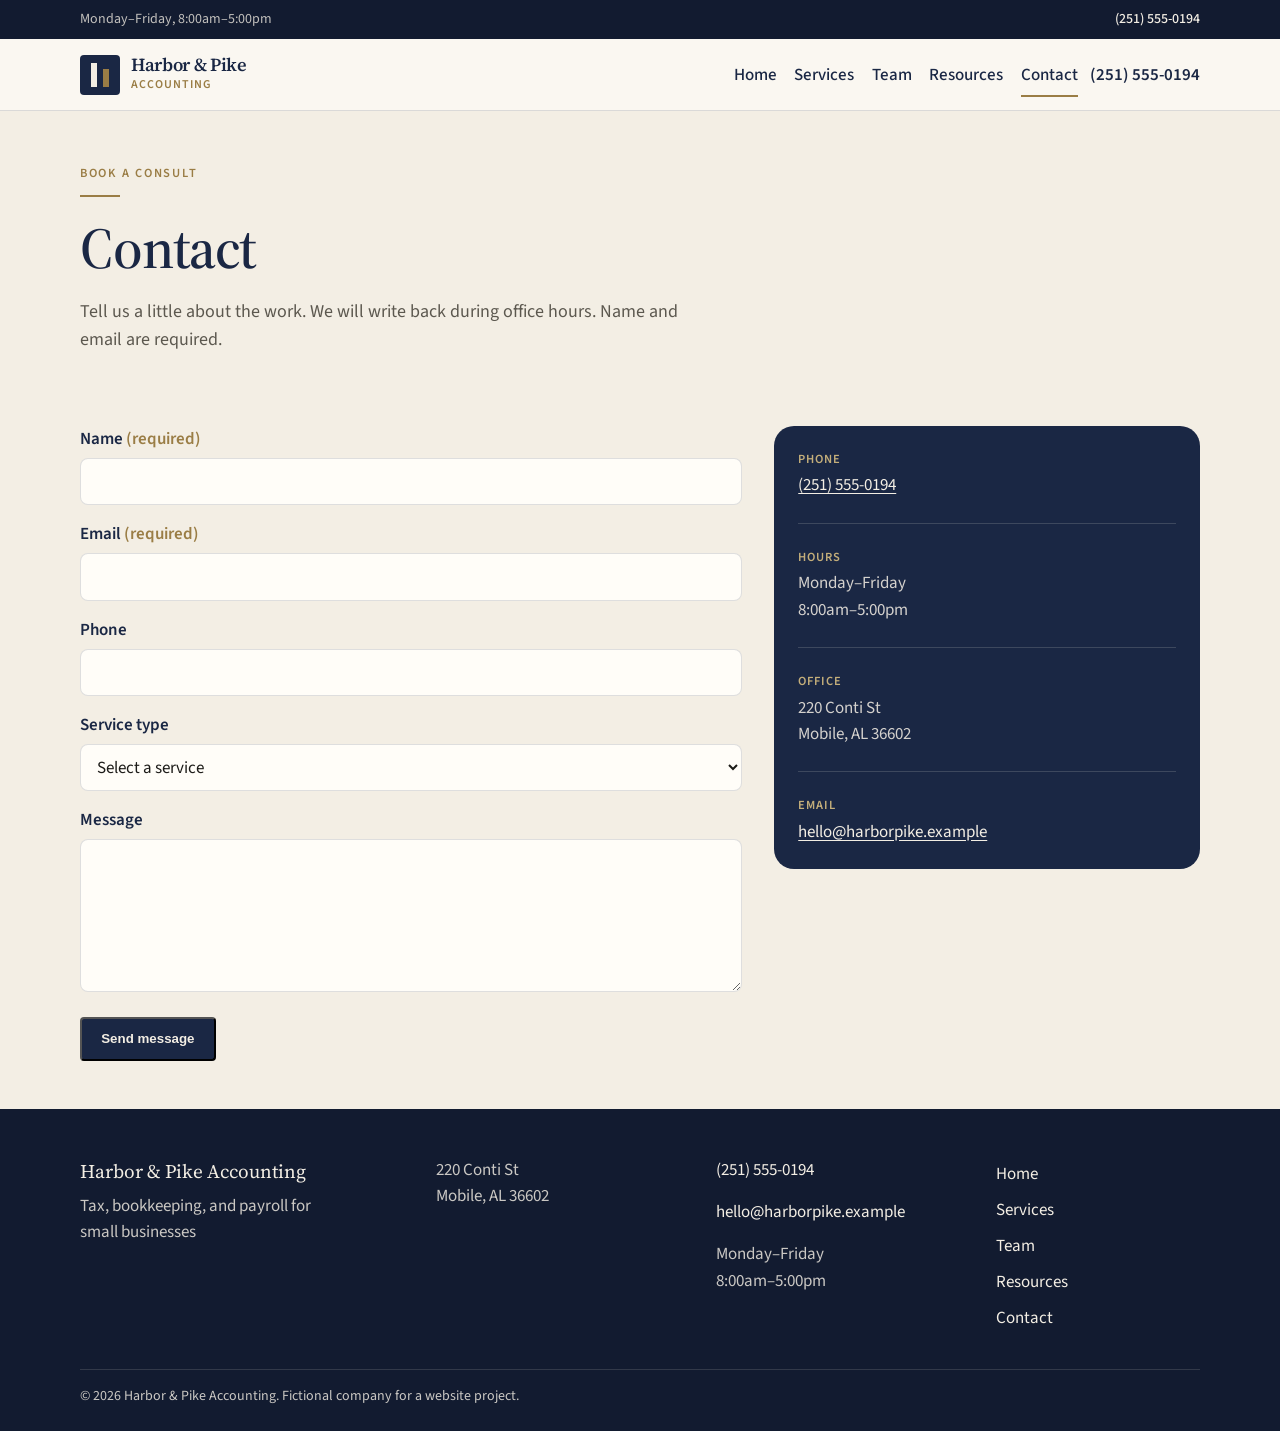
==== contact.html @ 7c233054 "Add Harbor & Pike Accounting static site" ====
<!DOCTYPE html>
<html lang="en">
<head>
  <meta charset="utf-8">
  <meta name="viewport" content="width=device-width, initial-scale=1">
  <title>Contact | Harbor & Pike Accounting</title>
  <meta name="description" content="Book a consult with Harbor & Pike Accounting. 220 Conti St, Mobile, AL. (251) 555-0194. Monday–Friday, 8:00am–5:00pm.">
  <link rel="icon" href="favicon.svg" type="image/svg+xml">
  <link rel="preconnect" href="https://fonts.googleapis.com">
  <link rel="preconnect" href="https://fonts.gstatic.com" crossorigin>
  <link href="https://fonts.googleapis.com/css2?family=Source+Sans+3:ital,wght@0,400;0,500;0,600;1,400&family=Source+Serif+4:opsz,wght@8..60,500;8..60,600&display=swap" rel="stylesheet">
  <link rel="stylesheet" href="css/styles.css">
</head>
<body>
  <a class="skip-link" href="#main">Skip to content</a>

  <div class="topbar">
    <div class="wrap">
      <span class="topbar-extra">Monday–Friday, 8:00am–5:00pm</span>
      <a href="tel:+12515550194">(251) 555-0194</a>
    </div>
  </div>

  <header class="site-header">
    <div class="wrap header-inner">
      <a class="logo" href="index.html">
        <svg class="logo-mark" viewBox="0 0 40 40" aria-hidden="true" focusable="false">
          <rect width="40" height="40" rx="4" fill="#1a2744"/>
          <rect x="11" y="8" width="6" height="24" fill="#f3eee4"/>
          <rect x="23" y="14" width="6" height="18" fill="#9a7d45"/>
        </svg>
        <span class="logo-text">
          <span class="logo-name">Harbor & Pike</span>
          <span class="logo-place">Accounting</span>
        </span>
      </a>
      <button class="menu-button" type="button" aria-expanded="false" aria-controls="site-nav">Menu</button>
      <nav id="site-nav" class="site-nav" aria-label="Primary">
        <ul>
          <li><a href="index.html">Home</a></li>
          <li><a href="services.html">Services</a></li>
          <li><a href="team.html">Team</a></li>
          <li><a href="resources.html">Resources</a></li>
          <li><a href="contact.html" class="is-current" aria-current="page">Contact</a></li>
        </ul>
      </nav>
      <a class="header-phone" href="tel:+12515550194">(251) 555-0194</a>
    </div>
  </header>

  <main id="main">
    <section class="page-hero">
      <div class="wrap">
        <p class="kicker">Book a consult</p>
        <h1>Contact</h1>
        <p class="lede">Tell us a little about the work. We will write back during office hours. Name and email are required.</p>
      </div>
    </section>

    <section class="section">
      <div class="wrap contact-layout">
        <div>
          <form id="contact-form" action="#" method="post">
            <p class="form-error" id="form-error" role="alert" hidden></p>

            <div class="field">
              <label for="name">Name <span class="req">(required)</span></label>
              <input id="name" name="name" type="text" autocomplete="name">
            </div>

            <div class="field">
              <label for="email">Email <span class="req">(required)</span></label>
              <input id="email" name="email" type="email" autocomplete="email">
            </div>

            <div class="field">
              <label for="phone">Phone</label>
              <input id="phone" name="phone" type="tel" autocomplete="tel">
            </div>

            <div class="field">
              <label for="service-type">Service type</label>
              <select id="service-type" name="service-type">
                <option value="">Select a service</option>
                <option value="personal-tax">Personal tax</option>
                <option value="tax-planning">Tax planning</option>
                <option value="bookkeeping">Bookkeeping</option>
                <option value="payroll">Payroll</option>
                <option value="quarterly">Quarterly estimates</option>
                <option value="other">Something else</option>
              </select>
            </div>

            <div class="field">
              <label for="message">Message</label>
              <textarea id="message" name="message" rows="5"></textarea>
            </div>

            <button class="btn btn-primary" type="submit">Send message</button>
          </form>

          <div class="form-thanks" id="form-thanks" hidden>
            <h2>Thank you</h2>
            <p>We have your note. Someone from the office will write back during Monday–Friday hours, 8:00am–5:00pm. If it is urgent, call (251) 555-0194.</p>
          </div>
        </div>

        <aside class="contact-aside" aria-label="Office details">
          <div class="stack">
            <span class="contact-label">Phone</span>
            <p><a href="tel:+12515550194">(251) 555-0194</a></p>
          </div>
          <div class="stack">
            <span class="contact-label">Hours</span>
            <p>Monday–Friday<br>8:00am–5:00pm</p>
          </div>
          <div class="stack">
            <span class="contact-label">Office</span>
            <address>
              220 Conti St<br>
              Mobile, AL 36602
            </address>
          </div>
          <div class="stack">
            <span class="contact-label">Email</span>
            <p><a href="mailto:hello@harborpike.example">hello@harborpike.example</a></p>
          </div>
        </aside>
      </div>
    </section>
  </main>

  <footer class="site-footer">
    <div class="wrap footer-grid">
      <div>
        <p class="footer-name">Harbor & Pike Accounting</p>
        <p>Tax, bookkeeping, and payroll for small businesses</p>
      </div>
      <div>
        <address>
          220 Conti St<br>
          Mobile, AL 36602
        </address>
      </div>
      <div>
        <p><a href="tel:+12515550194">(251) 555-0194</a></p>
        <p><a href="mailto:hello@harborpike.example">hello@harborpike.example</a></p>
        <p>Monday–Friday<br>8:00am–5:00pm</p>
      </div>
      <div>
        <ul class="footer-nav">
          <li><a href="index.html">Home</a></li>
          <li><a href="services.html">Services</a></li>
          <li><a href="team.html">Team</a></li>
          <li><a href="resources.html">Resources</a></li>
          <li><a href="contact.html">Contact</a></li>
        </ul>
      </div>
    </div>
    <div class="wrap footer-copy">
      <p>© 2026 Harbor & Pike Accounting. Fictional company for a website project.</p>
    </div>
  </footer>

  <script src="js/main.js"></script>
</body>
</html>
---- css/styles.css ----
/* Harbor & Pike Accounting
   One stylesheet for every page.
   Palette: navy, cream, one muted gold.
   Mobile first: the phone layout is the default. Wider rules come later. */

:root {
  --navy: #1a2744;
  --navy-deep: #121b30;
  --cream: #f3eee4;
  --cream-dark: #e6dccb;
  --paper: #faf7f1;
  --ink: #1c1b18;
  --muted: #5c584f;
  --gold: #9a7d45;
  --gold-soft: #c4ae7a;
  --line: rgba(26, 39, 68, 0.14);
  --white: #fffdf8;

  --font-display: "Source Serif 4", "Times New Roman", Georgia, serif;
  --font-body: "Source Sans 3", "Segoe UI", sans-serif;

  --space-1: 0.25rem;
  --space-2: 0.5rem;
  --space-3: 0.75rem;
  --space-4: 1rem;
  --space-5: 1.5rem;
  --space-6: 2rem;
  --space-7: 3rem;
  --space-8: 4.5rem;

  --radius-sm: 4px;
  --radius-md: 8px;
  --radius-lg: 20px;

  --wrap: 70rem;

  --shadow:
    0 0 0 1px rgba(26, 39, 68, 0.06),
    0 1px 2px rgba(26, 39, 68, 0.05),
    0 10px 28px rgba(26, 39, 68, 0.06);
  --shadow-hover:
    0 0 0 1px rgba(26, 39, 68, 0.1),
    0 2px 4px rgba(26, 39, 68, 0.06),
    0 14px 32px rgba(26, 39, 68, 0.08);

  --motion-fast: 150ms;
  --motion-med: 250ms;
  --ease: cubic-bezier(0.22, 1, 0.36, 1);
}

/* ---------- Base ---------- */

*,
*::before,
*::after {
  box-sizing: border-box;
}

html {
  -webkit-text-size-adjust: 100%;
  scroll-behavior: smooth;
  -webkit-font-smoothing: antialiased;
  -moz-osx-font-smoothing: grayscale;
}

body {
  margin: 0;
  font-family: var(--font-body);
  font-size: 1.0625rem;
  line-height: 1.55;
  color: var(--ink);
  background: var(--cream);
}

img,
svg {
  display: block;
  max-width: 100%;
}

h1,
h2,
h3 {
  font-family: var(--font-display);
  font-weight: 550;
  line-height: 1.2;
  letter-spacing: -0.02em;
  text-wrap: balance;
  color: var(--navy);
}

h1 {
  font-size: clamp(2rem, 1.3rem + 3.2vw, 3.6rem);
  margin: 0 0 var(--space-4);
}

h2 {
  font-size: clamp(1.4rem, 1.15rem + 1.2vw, 1.85rem);
  margin: 0 0 var(--space-3);
}

h3 {
  font-size: 1.15rem;
  margin: 0 0 var(--space-2);
}

p {
  margin: 0 0 var(--space-4);
  text-wrap: pretty;
}

p:last-child {
  margin-bottom: 0;
}

a {
  color: var(--navy);
  text-underline-offset: 0.18em;
}

a:hover {
  color: var(--gold);
}

:focus-visible {
  outline: 2px solid var(--gold);
  outline-offset: 3px;
}

ul,
ol {
  margin: 0;
  padding: 0;
}

button,
[role="button"] {
  cursor: pointer;
}

.wrap {
  width: min(100% - 2rem, var(--wrap));
  margin-inline: auto;
}

.muted {
  color: var(--muted);
}

.visually-hidden {
  position: absolute;
  width: 1px;
  height: 1px;
  padding: 0;
  margin: -1px;
  overflow: hidden;
  clip: rect(0, 0, 0, 0);
  white-space: nowrap;
  border: 0;
}

.lede {
  font-size: 1.125rem;
  max-width: 38rem;
  color: var(--muted);
}

/* Skip link sits off-screen until a keyboard user tabs to it. */
.skip-link {
  position: absolute;
  left: 0.75rem;
  top: -3rem;
  z-index: 20;
  padding: 0.6rem 0.9rem;
  background: var(--navy);
  color: var(--cream);
  text-decoration: none;
}

.skip-link:focus {
  top: 0.75rem;
  color: var(--cream);
}

/* ---------- Top bar ---------- */

.topbar {
  background: var(--navy-deep);
  color: var(--cream);
  font-size: 0.875rem;
}

.topbar .wrap {
  display: flex;
  flex-wrap: wrap;
  gap: 0.35rem 1.25rem;
  justify-content: space-between;
  padding-block: 0.55rem;
}

.topbar a {
  color: var(--cream);
  text-decoration: none;
  font-weight: 500;
}

.topbar a:hover {
  color: var(--gold-soft);
}

.topbar-extra {
  color: rgba(243, 238, 228, 0.78);
}

/* ---------- Header / nav ---------- */

.site-header {
  background: var(--paper);
  border-bottom: 1px solid var(--line);
}

.header-inner {
  display: flex;
  flex-wrap: wrap;
  align-items: center;
  gap: var(--space-3);
  padding-block: 0.85rem;
}

.logo {
  display: flex;
  align-items: center;
  gap: 0.7rem;
  margin-right: auto;
  text-decoration: none;
  color: var(--navy);
  min-height: 44px;
}

.logo:hover {
  color: var(--navy);
}

.logo-mark {
  width: 40px;
  height: 40px;
  flex-shrink: 0;
}

.logo-text {
  display: flex;
  flex-direction: column;
  gap: 0.1rem;
}

.logo-name {
  font-family: var(--font-display);
  font-size: 1.15rem;
  font-weight: 600;
  letter-spacing: -0.02em;
  line-height: 1.1;
}

.logo-place {
  font-size: 0.75rem;
  letter-spacing: 0.08em;
  text-transform: uppercase;
  color: var(--gold);
  font-weight: 600;
}

.menu-button {
  min-height: 44px;
  min-width: 44px;
  padding: 0.5rem 0.9rem;
  border: 1px solid var(--line);
  border-radius: var(--radius-sm);
  background: var(--white);
  color: var(--navy);
  font: inherit;
  font-size: 0.9rem;
  font-weight: 600;
}

.menu-button:hover {
  border-color: var(--navy);
}

.site-nav {
  display: none;
  flex-basis: 100%;
}

.site-nav.is-open {
  display: block;
}

.site-nav ul {
  list-style: none;
  display: flex;
  flex-direction: column;
}

.site-nav a {
  display: flex;
  align-items: center;
  min-height: 44px;
  padding: 0.35rem 0;
  text-decoration: none;
  font-weight: 500;
  color: var(--navy);
  border-bottom: 1px solid var(--line);
}

.site-nav a:hover,
.site-nav a.is-current {
  color: var(--navy);
}

.site-nav a.is-current {
  box-shadow: inset 0 -2px 0 var(--gold);
}

.header-phone {
  display: none;
}

/* ---------- Buttons ---------- */

.btn-row {
  display: flex;
  flex-wrap: wrap;
  gap: 0.75rem;
  margin-top: var(--space-5);
}

.btn {
  display: inline-flex;
  align-items: center;
  justify-content: center;
  min-height: 44px;
  padding: 0.7rem 1.2rem;
  border-radius: var(--radius-sm);
  font-weight: 600;
  text-decoration: none;
  transition:
    background-color var(--motion-fast) var(--ease),
    color var(--motion-fast) var(--ease),
    box-shadow var(--motion-fast) var(--ease),
    transform var(--motion-fast) var(--ease);
}

.btn:active {
  transform: scale(0.96);
}

.btn-primary {
  background: var(--navy);
  color: var(--cream);
  box-shadow: none;
}

.btn-primary:hover {
  background: var(--navy-deep);
  color: var(--cream);
}

.btn-ghost {
  background: transparent;
  color: var(--navy);
  box-shadow: inset 0 0 0 1px var(--navy);
}

.btn-ghost:hover {
  background: var(--navy);
  color: var(--cream);
}

/* ---------- Hero ---------- */

.hero {
  padding: var(--space-7) 0 var(--space-8);
  border-bottom: 1px solid var(--line);
  background:
    linear-gradient(180deg, var(--paper) 0%, var(--cream) 100%);
}

.kicker {
  display: inline-block;
  margin-bottom: var(--space-4);
  font-size: 0.78rem;
  font-weight: 600;
  letter-spacing: 0.14em;
  text-transform: uppercase;
  color: var(--gold);
}

.kicker::after {
  content: "";
  display: block;
  width: 2.5rem;
  height: 2px;
  margin-top: 0.7rem;
  background: var(--gold);
}

/* ---------- Sections ---------- */

.section {
  padding: var(--space-7) 0;
}

.section-alt {
  background: var(--paper);
  border-block: 1px solid var(--line);
}

.section-head {
  max-width: 38rem;
  margin-bottom: var(--space-6);
}

.page-hero {
  padding-top: var(--space-7);
  padding-bottom: var(--space-5);
}

/* ---------- Trust points ---------- */

.points {
  list-style: none;
  display: grid;
  gap: var(--space-5);
}

.point {
  padding: var(--space-5);
  background: var(--paper);
  border-radius: var(--radius-lg);
  box-shadow: var(--shadow);
}

.point-num {
  display: block;
  margin-bottom: var(--space-3);
  font-family: var(--font-display);
  font-size: 1.25rem;
  color: var(--gold);
  letter-spacing: 0.04em;
}

.point h2,
.point h3 {
  margin-bottom: var(--space-2);
}

.point p {
  color: var(--muted);
}

/* ---------- Cards ---------- */

.card-grid {
  display: grid;
  gap: var(--space-5);
}

.card {
  display: flex;
  flex-direction: column;
  gap: var(--space-3);
  padding: var(--space-5);
  background: var(--paper);
  border-radius: var(--radius-lg);
  box-shadow: var(--shadow);
  transition: box-shadow var(--motion-fast) var(--ease);
}

.card:hover {
  box-shadow: var(--shadow-hover);
}

.card h2,
.card h3 {
  margin: 0;
}

.card p {
  color: var(--muted);
  flex: 1;
}

.card a {
  font-weight: 600;
  text-decoration: none;
  color: var(--navy);
}

.card a:hover {
  color: var(--gold);
}

.card-kicker {
  font-size: 0.75rem;
  font-weight: 600;
  letter-spacing: 0.1em;
  text-transform: uppercase;
  color: var(--gold);
}

/* ---------- Service tabs ---------- */

.tabs {
  background: var(--paper);
  border-radius: var(--radius-lg);
  box-shadow: var(--shadow);
  padding: var(--space-4);
}

.tab-list {
  display: flex;
  gap: 0.25rem;
  padding: 0.25rem;
  margin-bottom: var(--space-5);
  background: var(--cream);
  border-radius: 12px;
}

.tab {
  flex: 1;
  min-height: 44px;
  padding: 0.6rem 0.75rem;
  border: 0;
  border-radius: var(--radius-md);
  background: transparent;
  color: var(--muted);
  font: inherit;
  font-weight: 600;
  transition:
    background-color var(--motion-med) var(--ease),
    color var(--motion-med) var(--ease);
}

.tab[aria-selected="true"] {
  background: var(--navy);
  color: var(--cream);
}

.tab-panel {
  padding: 0.25rem 0.5rem 0.5rem;
}

.tab-panel[hidden] {
  display: none;
}

.service-block + .service-block {
  margin-top: var(--space-6);
  padding-top: var(--space-6);
  border-top: 1px solid var(--line);
}

.service-block p {
  color: var(--muted);
  max-width: 40rem;
}

/* ---------- Team ---------- */

.team-grid {
  display: grid;
  gap: var(--space-5);
  list-style: none;
}

.person {
  padding: var(--space-5);
  background: var(--paper);
  border-radius: var(--radius-lg);
  box-shadow: var(--shadow);
}

.person-mark {
  display: flex;
  align-items: center;
  justify-content: center;
  width: 3.5rem;
  height: 3.5rem;
  margin-bottom: var(--space-4);
  border-radius: 999px;
  background: var(--navy);
  color: var(--cream);
  font-family: var(--font-display);
  font-size: 1.1rem;
  letter-spacing: 0.04em;
  box-shadow: 0 0 0 3px var(--cream), 0 0 0 4px var(--gold);
}

.person-role {
  margin: 0 0 var(--space-3);
  font-size: 0.8rem;
  font-weight: 600;
  letter-spacing: 0.08em;
  text-transform: uppercase;
  color: var(--gold);
}

.person p {
  color: var(--muted);
}

/* ---------- Contact ---------- */

.contact-layout {
  display: grid;
  gap: var(--space-6);
}

.contact-aside {
  padding: var(--space-5);
  background: var(--navy);
  color: var(--cream);
  border-radius: var(--radius-lg);
}

.contact-aside h2 {
  color: var(--cream);
}

.contact-aside a {
  color: var(--cream);
}

.contact-aside a:hover {
  color: var(--gold-soft);
}

.contact-aside p,
.contact-aside address {
  font-style: normal;
  color: rgba(243, 238, 228, 0.86);
}

.contact-label {
  display: block;
  margin-bottom: 0.2rem;
  font-size: 0.78rem;
  font-weight: 600;
  letter-spacing: 0.08em;
  text-transform: uppercase;
  color: var(--gold-soft);
}

.contact-aside .stack + .stack {
  margin-top: var(--space-5);
  padding-top: var(--space-5);
  border-top: 1px solid rgba(243, 238, 228, 0.16);
}

/* ---------- Form ---------- */

.field {
  margin-bottom: var(--space-4);
}

.field label {
  display: block;
  margin-bottom: 0.35rem;
  font-weight: 600;
  color: var(--navy);
}

.req {
  color: var(--gold);
}

.field input,
.field select,
.field textarea {
  width: 100%;
  min-height: 44px;
  padding: 0.6rem 0.75rem;
  border: 1px solid var(--line);
  border-radius: var(--radius-md);
  background: var(--white);
  color: var(--ink);
  font: inherit;
}

.field textarea {
  min-height: 8.5rem;
  resize: vertical;
}

.field input:focus,
.field select:focus,
.field textarea:focus {
  outline: 2px solid var(--gold);
  outline-offset: 1px;
  border-color: var(--navy);
}

.form-error {
  margin-bottom: var(--space-4);
  padding: 0.75rem 0.9rem;
  border-radius: var(--radius-md);
  background: #f6eae6;
  color: #6b2a1f;
  font-weight: 500;
}

.form-thanks {
  padding: var(--space-6);
  background: var(--paper);
  border-radius: var(--radius-lg);
  box-shadow: var(--shadow);
}

.form-thanks h2 {
  margin-top: 0;
}

/* ---------- Footer ---------- */

.site-footer {
  background: var(--navy-deep);
  color: rgba(243, 238, 228, 0.82);
  margin-top: auto;
  padding: var(--space-7) 0 var(--space-5);
}

.footer-name {
  font-family: var(--font-display);
  font-size: 1.2rem;
  color: var(--cream);
  margin-bottom: 0.4rem;
}

.site-footer a {
  color: var(--cream);
  text-decoration: none;
}

.site-footer a:hover {
  color: var(--gold-soft);
}

.footer-grid {
  display: grid;
  gap: var(--space-5);
}

.footer-nav {
  list-style: none;
}

.footer-nav a {
  display: inline-flex;
  align-items: center;
  min-height: 36px;
}

.footer-copy {
  margin-top: var(--space-6);
  padding-top: var(--space-4);
  border-top: 1px solid rgba(243, 238, 228, 0.14);
  font-size: 0.875rem;
}

address {
  font-style: normal;
}

/* Page shell: footer stays at the bottom on short pages. */
body {
  min-height: 100vh;
  display: flex;
  flex-direction: column;
}

main {
  flex: 1;
}

/* ---------- Wider screens ---------- */

@media (min-width: 720px) {
  .menu-button {
    display: none;
  }

  .site-nav {
    display: block;
    flex-basis: auto;
  }

  .site-nav ul {
    flex-direction: row;
    gap: 0.25rem 1.1rem;
  }

  .site-nav a {
    border-bottom: 0;
    padding: 0.2rem 0;
  }

  .header-phone {
    display: inline-flex;
    align-items: center;
    min-height: 44px;
    font-weight: 600;
    text-decoration: none;
    color: var(--navy);
  }

  .points {
    grid-template-columns: repeat(3, 1fr);
    gap: var(--space-5);
  }

  .card-grid {
    grid-template-columns: repeat(3, 1fr);
  }

  .team-grid {
    grid-template-columns: repeat(3, 1fr);
  }

  .contact-layout {
    grid-template-columns: 1.4fr 0.9fr;
    align-items: start;
  }

  .footer-grid {
    grid-template-columns: 1.3fr 1fr 1fr 0.8fr;
  }

  .tabs {
    padding: var(--space-6);
  }

  .hero {
    padding-top: var(--space-8);
  }
}

@media (min-width: 960px) {
  .wrap {
    width: min(100% - 3rem, var(--wrap));
  }
}

/* Reduced motion: keep state changes, drop the travel. */
@media (prefers-reduced-motion: reduce) {
  html {
    scroll-behavior: auto;
  }

  *,
  *::before,
  *::after {
    animation-duration: 0.01ms !important;
    animation-iteration-count: 1 !important;
    transition-duration: 0.01ms !important;
  }

  .btn:active {
    transform: none;
  }
}
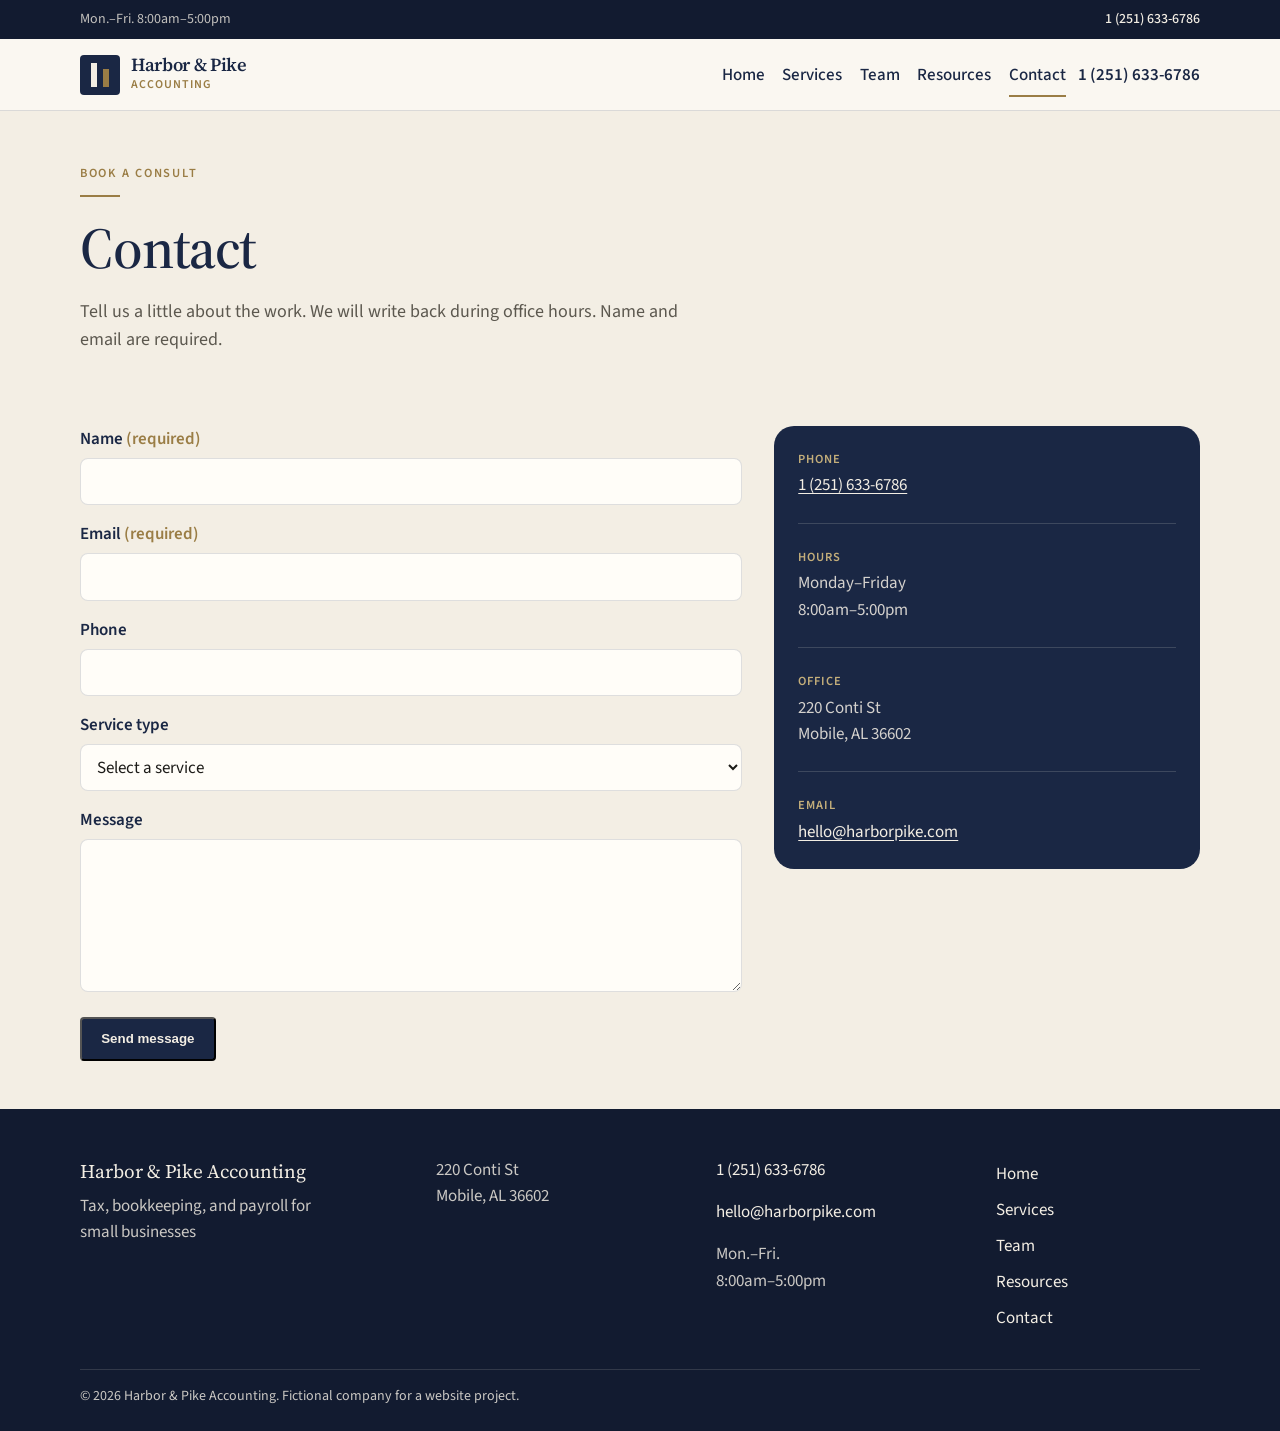
==== commit 97bd8a36: "Update contact details and wire Netlify form" ====
--- a/contact.html
+++ b/contact.html
@@ -4,7 +4,7 @@
   <meta charset="utf-8">
   <meta name="viewport" content="width=device-width, initial-scale=1">
   <title>Contact | Harbor & Pike Accounting</title>
-  <meta name="description" content="Book a consult with Harbor & Pike Accounting. 220 Conti St, Mobile, AL. (251) 555-0194. Monday–Friday, 8:00am–5:00pm.">
+  <meta name="description" content="Book a consult with Harbor & Pike Accounting. 220 Conti St, Mobile, AL. 1 (251) 633-6786. Mon.–Fri. 8:00am–5:00pm.">
   <link rel="icon" href="favicon.svg" type="image/svg+xml">
   <link rel="preconnect" href="https://fonts.googleapis.com">
   <link rel="preconnect" href="https://fonts.gstatic.com" crossorigin>
@@ -16,8 +16,8 @@
 
   <div class="topbar">
     <div class="wrap">
-      <span class="topbar-extra">Monday–Friday, 8:00am–5:00pm</span>
-      <a href="tel:+12515550194">(251) 555-0194</a>
+      <span class="topbar-extra">Mon.–Fri. 8:00am–5:00pm</span>
+      <a href="tel:+12516336786">1 (251) 633-6786</a>
     </div>
   </div>
 
@@ -44,7 +44,7 @@
           <li><a href="contact.html" class="is-current" aria-current="page">Contact</a></li>
         </ul>
       </nav>
-      <a class="header-phone" href="tel:+12515550194">(251) 555-0194</a>
+      <a class="header-phone" href="tel:+12516336786">1 (251) 633-6786</a>
     </div>
   </header>
 
@@ -60,7 +60,11 @@
     <section class="section">
       <div class="wrap contact-layout">
         <div>
-          <form id="contact-form" action="#" method="post">
+          <form id="contact-form" name="contact" action="/contact.html" method="POST" data-netlify="true" netlify-honeypot="bot-field">
+            <input type="hidden" name="form-name" value="contact">
+            <p class="visually-hidden">
+              <label>Leave this field empty <input name="bot-field" tabindex="-1" autocomplete="off"></label>
+            </p>
             <p class="form-error" id="form-error" role="alert" hidden></p>
 
             <div class="field">
@@ -101,14 +105,14 @@
 
           <div class="form-thanks" id="form-thanks" hidden>
             <h2>Thank you</h2>
-            <p>We have your note. Someone from the office will write back during Monday–Friday hours, 8:00am–5:00pm. If it is urgent, call (251) 555-0194.</p>
+            <p>We have your note. Someone from the office will write back during Monday–Friday hours, 8:00am–5:00pm. If it is urgent, call 1 (251) 633-6786.</p>
           </div>
         </div>
 
         <aside class="contact-aside" aria-label="Office details">
           <div class="stack">
             <span class="contact-label">Phone</span>
-            <p><a href="tel:+12515550194">(251) 555-0194</a></p>
+            <p><a href="tel:+12516336786">1 (251) 633-6786</a></p>
           </div>
           <div class="stack">
             <span class="contact-label">Hours</span>
@@ -123,7 +127,7 @@
           </div>
           <div class="stack">
             <span class="contact-label">Email</span>
-            <p><a href="mailto:hello@harborpike.example">hello@harborpike.example</a></p>
+            <p><a href="mailto:hello@harborpike.com">hello@harborpike.com</a></p>
           </div>
         </aside>
       </div>
@@ -143,9 +147,9 @@
         </address>
       </div>
       <div>
-        <p><a href="tel:+12515550194">(251) 555-0194</a></p>
-        <p><a href="mailto:hello@harborpike.example">hello@harborpike.example</a></p>
-        <p>Monday–Friday<br>8:00am–5:00pm</p>
+        <p><a href="tel:+12516336786">1 (251) 633-6786</a></p>
+        <p><a href="mailto:hello@harborpike.com">hello@harborpike.com</a></p>
+        <p>Mon.–Fri.<br>8:00am–5:00pm</p>
       </div>
       <div>
         <ul class="footer-nav">
